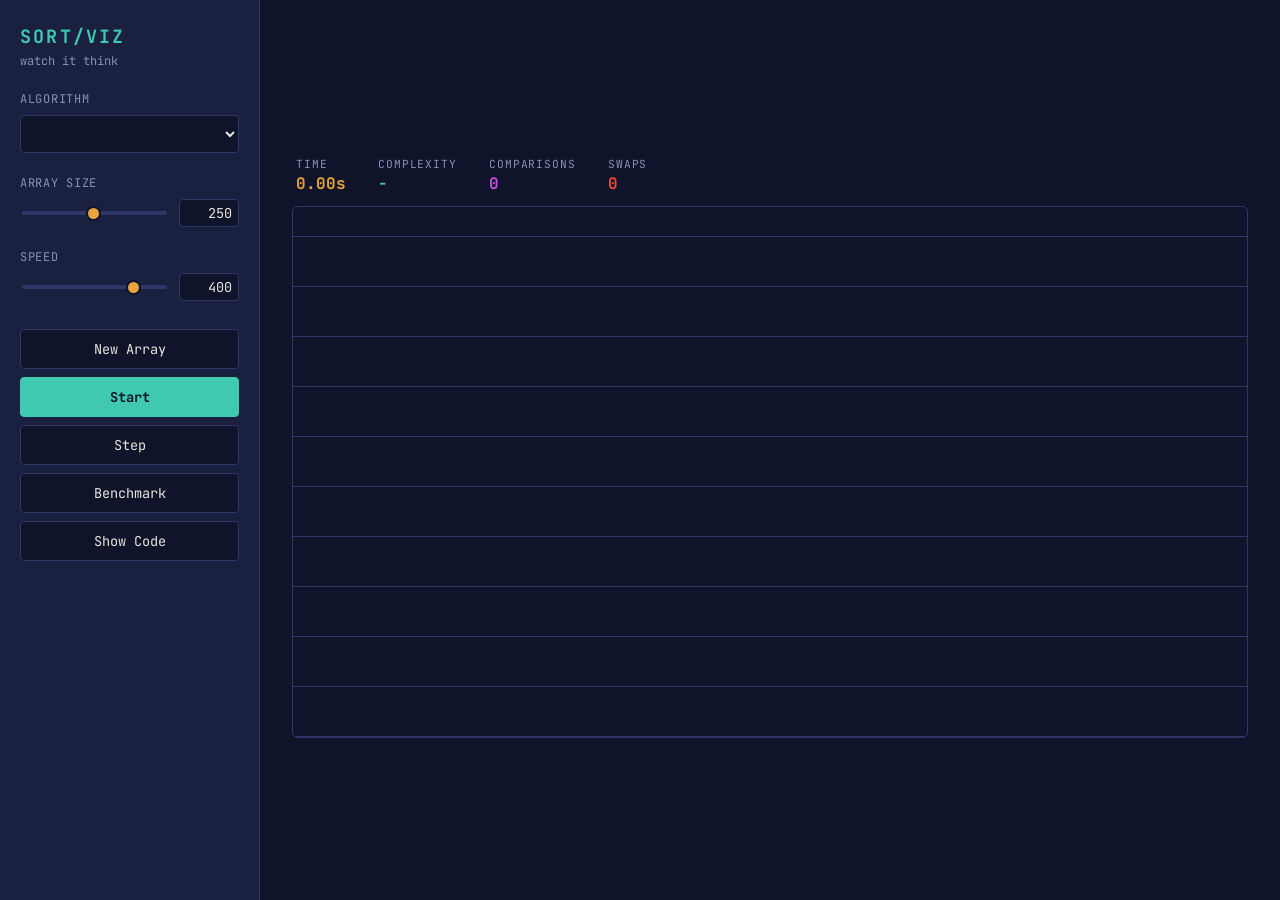
==== index.html @ 4fadae0c "v1.0.0" ====
<!DOCTYPE html>
<html lang="en">
    <head>
        <meta charset="UTF-8" />
        <meta name="viewport" content="width=device-width, initial-scale=1.0" />
        <title>Sorting Visualizer</title>
        <link rel="stylesheet" href="src/css/style.css" />
    </head>
    <body>
        <div id="app">
            <aside id="controls">
                <div class="panel-header">
                    <h1>SORT/VIZ</h1>
                    <p class="tagline">watch it think</p>
                </div>

                <div class="control-group">
                    <label for="algorithm-select">Algorithm</label>
                    <select id="algorithm-select"></select>
                </div>

                <div class="control-group">
                    <label for="size-slider">Array size</label>
                    <div class="range-row">
                        <input type="range" id="size-slider" min="5" max="500" value="250" />
                        <input type="number" id="size-number" min="5" max="500" value="250" />
                    </div>
                </div>

                <div class="control-group">
                    <label for="speed-slider">Speed</label>
                    <div class="range-row">
                        <input type="range" id="speed-slider" min="1" max="500" value="400" />
                        <input type="number" id="speed-number" min="1" max="500" value="400" />
                    </div>
                </div>

                <div class="button-row">
                    <button id="new-array-btn">New Array</button>
                    <button id="play-pause-btn" class="primary">Start</button>
                    <button id="step-btn">Step</button>
                    <button id="benchmark-btn">Benchmark</button>
                    <button id="code-btn">Show Code</button>
                </div>
            </aside>

            <main>
                <div id="stats-bar">
                    <div class="stat">
                        <span class="stat-label">Time</span>
                        <span id="timer-value" class="stat-value stat-value-timer">0.00s</span>
                    </div>
                    <div class="stat">
                        <span class="stat-label">Complexity</span>
                        <span id="complexity-value" class="stat-value stat-value-complexity">-</span>
                    </div>
                    <div class="stat">
                        <span class="stat-label">Comparisons</span>
                        <span id="comparisons-value" class="stat-value stat-value-comparisons">0</span>
                    </div>
                    <div class="stat">
                        <span class="stat-label">Swaps</span>
                        <span id="swaps-value" class="stat-value stat-value-swaps">0</span>
                    </div>
                </div>
                <div id="canvas-wrapper">
                    <canvas id="canvas" width="900" height="500"></canvas>
                    <pre id="code-panel" class="hidden"><code id="code-content"></code></pre>
                </div>
            </main>
        </div>

        <script type="module" src="src/js/main.js"></script>
    </body>
</html>
---- src/css/style.css ----
@import url('https://fonts.googleapis.com/css2?family=JetBrains+Mono:wght@400;500;700&display=swap');

:root {
    --bg: #10142a;
    --panel: #1a2040;
    --panel-border: #2e3768;
    --text: #e7e6dc;
    --text-dim: #8890b5;

    /* colours match the bar colors in renderer.js - control panel should read */
    --amber: #e8a33d;
    --teal: #3ec9b0;
    --red: #e8483d;
    --purple: #c34fe0;
}

* {
    box-sizing: border-box;
}

body {
    margin: 0;
    min-height: 100vh;
    background: var(--bg);
    color: var(--text);
    font-family: 'JetBrains Mono', Consolas, Menlo, monospace;
}

#app {
    display: flex;
    min-height: 100vh;
}

/* ---------- sidebar ---------- */

#controls {
    width: 260px;
    flex-shrink: 0;
    background: var(--panel);
    border-right: 1px solid var(--panel-border);
    padding: 24px 20px;
    display: flex;
    flex-direction: column;
    gap: 22px;
}

.panel-header h1 {
    margin: 0;
    font-size: 1.15rem;
    letter-spacing: 0.12em;
    color: var(--teal);
}

.panel-header .tagline {
    margin: 4px 0 0;
    font-size: 0.75rem;
    color: var(--text-dim);
}

.control-group {
    display: flex;
    flex-direction: column;
    gap: 8px;
}

.control-group label {
    font-size: 0.75rem;
    text-transform: uppercase;
    letter-spacing: 0.06em;
    color: var(--text-dim);
}

.control-group label span {
    color: var(--amber);
}

/* ---------- select ---------- */

select {
    background: var(--bg);
    color: var(--text);
    border: 1px solid var(--panel-border);
    border-radius: 4px;
    padding: 8px 10px;
    font: inherit;
    font-size: 0.85rem;
}

select:focus-visible {
    outline: 2px solid var(--teal);
    outline-offset: 1px;
}

/* ---------- range sliders ---------- */

input[type='range'] {
    -webkit-appearance: none;
    appearance: none;
    width: 100%;
    height: 4px;
    background: var(--panel-border);
    border-radius: 2px;
}

input[type='range']::-webkit-slider-thumb {
    -webkit-appearance: none;
    appearance: none;
    width: 15px;
    height: 15px;
    border-radius: 50%;
    background: var(--amber);
    cursor: pointer;
    border: 2px solid var(--bg);
}

input[type='range']::-moz-range-thumb {
    width: 15px;
    height: 15px;
    border-radius: 50%;
    background: var(--amber);
    cursor: pointer;
    border: 2px solid var(--bg);
}

input[type='range']:focus-visible {
    outline: 2px solid var(--teal);
    outline-offset: 3px;
}

/* ---------- buttons ---------- */

.button-row {
    display: flex;
    flex-direction: column;
    gap: 8px;
    margin-top: 6px;
}

button {
    font: inherit;
    font-size: 0.85rem;
    padding: 10px 14px;
    border-radius: 4px;
    border: 1px solid var(--panel-border);
    background: var(--bg);
    color: var(--text);
    cursor: pointer;
    transition: border-color 0.15s ease, color 0.15s ease;
}

button:hover {
    border-color: var(--teal);
    color: var(--teal);
}

button:focus-visible {
    outline: 2px solid var(--teal);
    outline-offset: 2px;
}

button.primary {
    background: var(--teal);
    border-color: var(--teal);
    color: var(--bg);
    font-weight: 700;
}

button.primary:hover {
    background: transparent;
    color: var(--teal);
}

/* ---------- canvas ---------- */

main {
    flex: 1;
    display: flex;
    align-items: center;
    justify-content: center;
    padding: 32px;
}

canvas {
    width: 100%;
    max-width: 1100px;
    height: auto;
    background-color: var(--bg);
    background-image: repeating-linear-gradient(
        to top,
        var(--panel-border) 0,
        var(--panel-border) 1px,
        transparent 1px,
        transparent 50px
    );
    border: 1px solid var(--panel-border);
    border-radius: 6px;
}

/* ---------- reduced motion ---------- */

@media (prefers-reduced-motion: reduce) {
    * {
        transition: none !important;
    }
}

/* ---------- range + number pairing ---------- */

.range-row {
    display: flex;
    align-items: center;
    gap: 10px;
}

.range-row input[type='range'] {
    flex: 1;
}

.range-row input[type='number'] {
    width: 60px;
    flex-shrink: 0;
    font: inherit;
    font-size: 0.85rem;
    background: var(--bg);
    color: var(--text);
    border: 1px solid var(--panel-border);
    border-radius: 4px;
    padding: 4px 6px;
    text-align: right;
}

.range-row input[type='number']:focus-visible {
    outline: 2px solid var(--teal);
    outline-offset: 1px;
}

/* removes the default up/down spinner arrows so it matches the flat theme */
.range-row input[type='number']::-webkit-inner-spin-button,
.range-row input[type='number']::-webkit-outer-spin-button {
    -webkit-appearance: none;
    margin: 0;
}
/* .range-row input[type='number'] {
    -moz-appearance: textfield;
} */

/* ---------------- stats bar ------------------- */
main {
    flex-direction: column;
    gap: 12px;
}

#stats-bar {
    display: flex;
    gap: 32px;
    width: 100%;
    max-width: 1100px;
    padding: 0 4px;
}

.stat {
    display: flex;
    flex-direction: column;
    gap: 2px;
}

.stat-label {
    font-size: 0.7rem;
    text-transform: uppercase;
    letter-spacing: 0.08em;
    color: var(--text-dim);
}

.stat-value {
    font-size: 1rem;
    font-weight: 700;
}

.stat-value-timer {
    color: var(--amber);
}

.stat-value-complexity {
    color: var(--teal);
}

.stat-value-comparisons {
  color: var(--purple);
}

.stat-value-swaps {
  color: var(--red);
}

canvas.no-grid {
    background-image: none;
}

/* ---------- Canvas wrapper + code panel ---------- */

#canvas-wrapper {
    position: relative;
    width: 100%;
    max-width: 1100px;
}

#canvas-wrapper canvas {
    max-width: none; /* sizing now comes from the wrapper instead */
}

#code-panel {
    position: absolute;
    inset: 0;
    margin: 0;
    overflow: auto;
    background: var(--bg);
    border: 1px solid var(--panel-border);
    border-radius: 6px;
    padding: 18px 22px;
    font-family: 'JetBrains Mono', Consolas, Menlo, monospace;
    font-size: 0.8rem;
    line-height: 1.6;
    white-space: pre;
}

#code-panel.hidden {
    display: none;
}

.tok-comment {
    color: var(--text-dim);
}

.tok-string {
    color: var(--amber);
}

.tok-keyword {
    color: var(--purple);
    font-weight: 700;
}
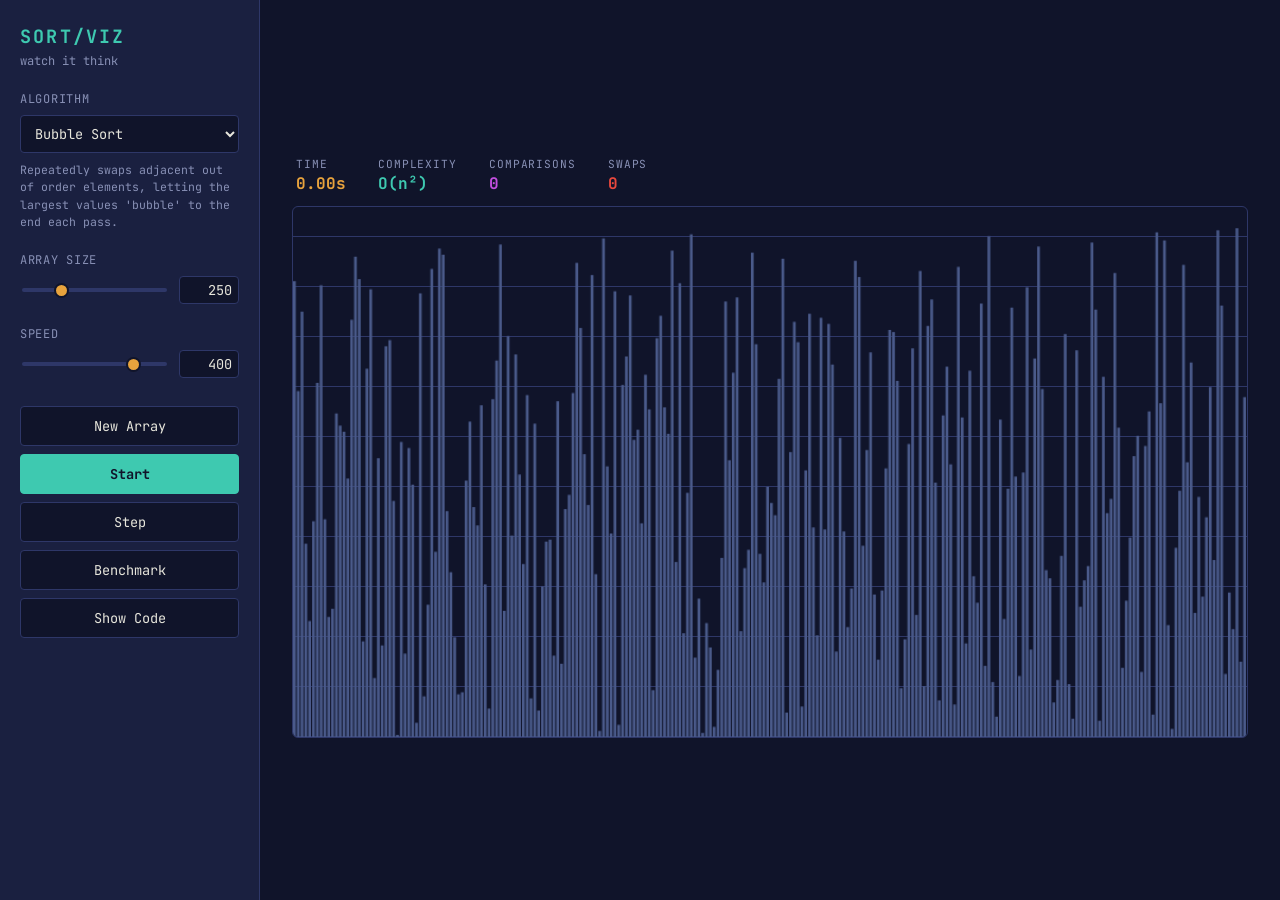
==== commit 92338de8: "v1.1.0 - sorting metadata is now contained within each *Sort.js file and exposed through registry.js" ====
--- a/index.html
+++ b/index.html
@@ -17,12 +17,13 @@
                 <div class="control-group">
                     <label for="algorithm-select">Algorithm</label>
                     <select id="algorithm-select"></select>
+                    <p id="algorithm-description" class="algorithm-description"></p>
                 </div>
 
                 <div class="control-group">
                     <label for="size-slider">Array size</label>
                     <div class="range-row">
-                        <input type="range" id="size-slider" min="5" max="500" value="250" />
+                        <input type="range" id="size-slider" min="5" max="1000" value="250" />
                         <input type="number" id="size-number" min="5" max="500" value="250" />
                     </div>
                 </div>
--- a/src/css/style.css
+++ b/src/css/style.css
@@ -339,3 +339,17 @@
     color: var(--purple);
     font-weight: 700;
 }
+
+.algorithm-description {
+    margin: 0;
+    font-size: 0.72rem;
+    line-height: 1.5;
+    color: var(--text-dim);
+}
+
+.shortcuts-hint {
+    margin: 0;
+    font-size: 0.68rem;
+    color: var(--text-dim);
+    text-align: center;
+}
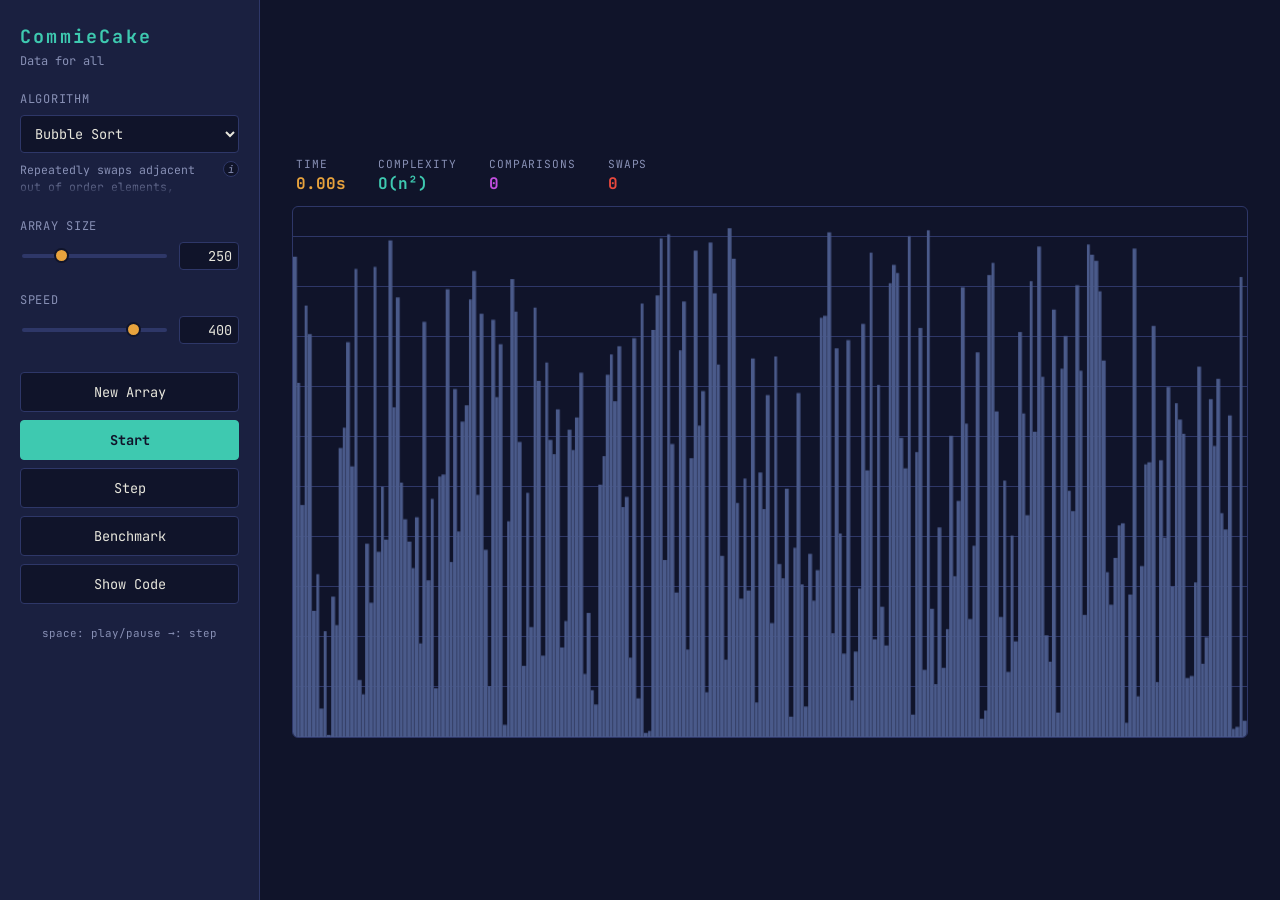
==== commit 30340c3b: "v1.1.3 - improve description functionality" ====
--- a/index.html
+++ b/index.html
@@ -3,28 +3,38 @@
     <head>
         <meta charset="UTF-8" />
         <meta name="viewport" content="width=device-width, initial-scale=1.0" />
-        <title>Sorting Visualizer</title>
+        <title>CommieCake | Sorting Visualiser</title>
         <link rel="stylesheet" href="src/css/style.css" />
+        <link rel="stylesheet" href="src/css/important.css" />
     </head>
     <body>
         <div id="app">
             <aside id="controls">
                 <div class="panel-header">
-                    <h1>SORT/VIZ</h1>
-                    <p class="tagline">watch it think</p>
+                    <h1>CommieCake</h1>
+                    <p class="tagline">Data for all</p>
                 </div>
 
                 <div class="control-group">
                     <label for="algorithm-select">Algorithm</label>
                     <select id="algorithm-select"></select>
-                    <p id="algorithm-description" class="algorithm-description"></p>
+                    <div class="description-row">
+                        <p id="algorithm-description" class="algorithm-description"></p>
+                        <button 
+                            id="info-btn" class="info-btn" type="button"
+                            aria-label="Show Full Description"
+                            aria-expanded="false"
+                            aria-controls="description-popup"
+                        >i</button>
+                        <div id="description-popup" class="description-popup" role="tooltip"></div>
+                    </div>
                 </div>
 
                 <div class="control-group">
                     <label for="size-slider">Array size</label>
                     <div class="range-row">
                         <input type="range" id="size-slider" min="5" max="1000" value="250" />
-                        <input type="number" id="size-number" min="5" max="500" value="250" />
+                        <input type="number" id="size-number" min="5" max="1000" value="250" />
                     </div>
                 </div>
 
@@ -43,6 +53,8 @@
                     <button id="benchmark-btn">Benchmark</button>
                     <button id="code-btn">Show Code</button>
                 </div>
+
+                <p class="shortcuts-hint">space: play/pause ➞: step</p>
             </aside>
 
             <main>
--- a/src/css/style.css
+++ b/src/css/style.css
@@ -340,11 +340,83 @@
     font-weight: 700;
 }
 
+.description-row {
+    position: relative;
+}
+
 .algorithm-description {
     margin: 0;
+    padding-right: 20px;
     font-size: 0.72rem;
     line-height: 1.5;
-    color: var(--text-dim);
+    max-height: 3em;
+    overflow: hidden;
+    position: relative;
+    color: var(--text-dim);
+}
+
+.algorithm-description::after {
+    content: '';
+    position: absolute;
+    bottom: 0;
+    left: 0;
+    right: 20px;
+    height: 1.4em;
+    background: linear-gradient(to bottom, transparent, var(--panel));
+}
+
+.info-btn {
+    position: absolute;
+    top: 0;
+    right: 0;
+    width: 16px;
+    height: 16px;
+    border-radius: 50%;
+    border: 1px solid var(--panel-border);
+    background: var(--bg);
+    color: var(--text-dim);
+    font-family: 'JetBrains Mono', monospace;
+    font-size: 0.65rem;
+    font-style: italic;
+    line-height: 1;
+    padding: 0;
+    display: flex;
+    align-items: center;
+    justify-content: center;
+    cursor: pointer;
+}
+
+.info-btn:hover,
+.info-btn:focus-visible {
+    color: var(--teal);
+    border-color: var(--teal);
+    outline: none;
+}
+
+.description-popup {
+    position: absolute;
+    top: calc(100% + 6px);
+    left: 0;
+    width: 100%;
+    z-index: 20;
+    background: var(--bg);
+    border: 1px solid var(--panel-border);
+    border-radius: 6px;
+    padding: 10px 12px;
+    font-size: 0.72rem;
+    line-height: 1.5;
+    color: var(--text);
+    opacity: 0;
+    pointer-events: none;
+    transform: translateY(-4px);
+    transition: opacity 0.12s ease, transform 0.12s ease;
+}
+
+.description-row:hover .description-popup,
+.description-popup.open {
+    opacity: 1;
+    pointer-events: auto;
+    transform: translateY(0);
 }
 
 .shortcuts-hint {
--- a/src/css/important.css
+++ b/src/css/important.css
@@ -0,0 +1,49 @@
+
+/* 
+
+    ____        __           ____              ___    ____
+   / __ \____ _/ /_____ _   / __/___  _____   /   |  / / /   
+  / / / / __ `/ __/ __ `/  / /_/ __ \/ ___/  / /| | / / /     
+ / /_/ / /_/ / /_/ /_/ /  / __/ /_/ / /     / ___ |/ / /     
+/_____/\__,_/\__/\__,_/  /_/  \____/_/     /_/  |_/_/_/     
+                                                          
+
+⣿⣿⣿⣿⣿⣿⣿⣿⣿⣿⣿⣿⣿⣿⣿⣿⣿⣿⣿⣿⣿⣿⣿⣿⠿⠿⠿⠿⠟⠋⠉⠉⠉⠉⠀⠀⠉⠉⠉⠛⠿⣿⣿⣿⣿⣿⣿⣿⣿⣿⣿⣿⣿⣿⣿⣿⣿⣿⣿⣿⣿⣿⣿⣿⣿
+⣿⣿⣿⣿⣿⣿⣿⣿⣿⣿⣿⣿⣿⣿⣿⣿⣿⣿⣿⣿⠟⠛⠉⠀⠀⠀⠀⠀⠀⠀⠀⠀⠀⠀⠀⠀⠀⠀⠀⠀⠀⠀⠉⠛⠻⠿⢿⣿⣿⣿⣿⣿⣿⣿⣿⣿⣿⣿⣿⣿⣿⣿⣿⣿⣿
+⣿⣿⣿⣿⣿⣿⣿⣿⣿⣿⣿⣿⣿⣿⣿⣿⡿⠛⠁⠀⠀⠀⠀⠀⠀⠀⠀⠀⠀⠀⠀⠀⠀⠀⠀⠀⠀⠀⠀⠀⠀⣀⠀⠀⠀⠀⠀⠙⢿⣿⣿⣿⣿⣿⣿⣿⣿⣿⣿⣿⣿⣿⣿⣿⣿
+⣿⣿⣿⣿⣿⣿⣿⣿⣿⣿⣿⣿⣿⣿⣿⡟⠀⠀⠀⠀⣠⣦⠀⠀⣷⠀⠀⠀⣠⣠⠀⠀⠀⠀⠀⠐⠸⠀⠀⠀⢰⠿⠖⢀⡀⠀⠀⠀⠀⠙⢿⣿⣿⣿⣿⣿⣿⣿⣿⣿⣿⣿⣿⣿⣿
+⣿⣿⣿⣿⣿⣿⣿⣿⣿⣿⣿⣿⣿⣿⡿⠁⠀⣴⠔⡾⠻⠀⠆⠀⠀⠀⠀⠀⠀⠀⠀⠀⠀⠀⠀⠀⠀⠀⠀⠀⠀⠀⠀⠉⠻⠧⠀⠀⠀⠀⠈⢿⣿⣿⣿⣿⣿⣿⣿⣿⣿⣿⣿⣿⣿
+⣿⣿⣿⣿⣿⣿⣿⣿⣿⣿⣿⣿⣿⣿⡇⠀⠀⠉⠀⠀⠀⢀⣀⣀⡀⠀⠀⡀⠀⠀⠀⠀⠀⠀⠀⠀⠀⠀⠀⠀⠀⠀⠀⠀⠀⠀⢻⣧⡀⠀⠀⠀⢿⣿⣿⣿⣿⣿⣿⣿⣿⣿⣿⣿⣿
+⣿⣿⣿⣿⣿⣿⣿⣿⣿⣿⣿⣿⣿⣿⠃⠀⠀⠀⠀⣴⣶⣿⣿⣿⣿⣿⣿⣷⣶⣶⣤⣤⣤⣤⣦⣄⣤⣶⣶⣶⣶⣦⣤⡀⠀⠀⠸⠿⠟⠀⠀⠀⠀⣿⣿⣿⣿⣿⣿⣿⣿⣿⣿⣿⣿
+⣿⣿⣿⣿⣿⣿⣿⣿⣿⣿⣿⣿⣿⡏⠀⠀⠀⠀⣼⣿⣿⣿⣿⣿⣿⣿⣿⣿⣿⣿⣿⣿⣿⣿⣿⣿⣿⣿⣿⣿⣿⣿⣿⣿⣶⡀⠀⠀⠀⠀⠀⠀⠀⢹⣿⣿⣿⣿⣿⣿⣿⣿⣿⣿⣿
+⣿⣿⣿⣿⣿⣿⣿⣿⣿⣿⣿⣿⣿⡇⠀⠀⠀⣸⣿⣿⣿⣿⣿⣿⣿⣿⣿⣿⣿⣿⣿⣿⣿⣿⣿⣿⣿⣿⣿⣿⣿⣿⣿⣿⣿⡇⠐⣶⡀⠀⠀⠀⠀⠈⣿⣿⣿⣿⣿⣿⣿⣿⣿⣿⣿
+⣿⣿⣿⣿⣿⣿⣿⣿⣿⣿⣿⣿⣿⣷⠀⠀⠀⣿⣿⣿⣿⣿⣿⣿⣿⣿⣿⣿⣿⣿⣿⣿⣿⣿⣿⣿⣿⣿⣿⣿⣿⣿⣿⣿⣿⣷⡀⠙⢿⣆⡀⠀⠀⠀⣿⣿⣿⣿⣿⣿⣿⣿⣿⣿⣿
+⣿⣿⣿⣿⣿⣿⣿⣿⣿⣿⣿⣿⣿⡇⠀⠀⢠⣿⣿⣿⣿⣿⣿⣿⣿⣿⣿⣿⣿⣿⣿⣿⣿⣿⣿⣿⣿⠿⠿⣿⣿⣿⣿⣿⣿⣿⣿⣷⡄⢻⡗⠀⠀⠀⣿⣿⣿⣿⣿⣿⣿⣿⣿⣿⣿
+⣿⣿⣿⣿⣿⣿⣿⣿⣿⣿⣿⣿⣿⡇⠀⠀⡼⠟⠉⠀⠀⠉⠛⠛⠻⠿⣿⣿⣿⣿⣿⠿⠛⠋⠀⠀⠀⠀⠀⠀⠀⠘⣿⣿⣿⣿⣿⣿⡛⠂⠬⣄⠀⠀⣿⣿⣿⣿⣿⣿⣿⣿⣿⣿⣿
+⣿⣿⣿⣿⣿⣿⣿⣿⣿⣿⣿⣿⣿⣿⠀⢸⠀⢀⣾⡿⠿⠷⠶⠄⠀⢀⣾⣿⣿⣿⡇⠀⠀⣠⢖⣀⠉⠛⠶⢦⣀⠀⢻⣿⣿⣿⣿⣿⡇⠀⠀⢼⠀⣼⣿⣿⣿⣿⣿⣿⣿⣿⣿⣿⣿
+⣿⣿⣿⣿⣿⣿⣿⣿⣿⣿⣿⣿⣿⣿⡆⢸⣶⣿⠋⠉⠀⠀⣄⠀⠀⠀⢹⣿⣿⣿⣧⠀⠀⠁⠈⠀⠀⠀⠀⠀⠉⠲⣾⣿⣿⣿⣿⣿⡇⠀⠀⠀⠀⣿⣿⣿⣿⣿⣿⣿⣿⣿⣿⣿⣿
+⣿⣿⣿⣿⣿⣿⣿⣿⣿⣿⣿⣿⣿⣿⠇⢸⣿⣿⣰⣶⣶⣾⡟⠁⠀⣠⣿⣿⣿⣿⣿⣧⡀⠀⠀⠳⣒⡓⠘⢿⣶⣤⣼⣿⣿⣿⣿⣿⣷⠀⠀⠀⠀⠻⣿⣿⣿⣿⣿⣿⣿⣿⣿⣿⣿
+⣿⣿⣿⣿⣿⣿⣿⣿⣿⣿⣿⣿⣿⠁⠀⣼⣿⣿⣿⣯⣭⡥⢒⣠⣾⣿⣿⣿⣿⣿⣿⣿⣿⣦⣤⣄⣀⣉⣁⠠⢶⣿⣿⣿⣿⣿⣿⣿⣿⣇⣠⠜⡈⠁⢸⣿⣿⣿⣿⣿⣿⣿⣿⣿⣿
+⣿⣿⣿⣿⣿⣿⣿⣿⣿⣿⣿⣿⣿⠀⠀⢿⣿⣿⣿⣿⣿⣶⣿⣿⡿⢹⣿⣿⣿⣿⣿⣿⣿⠃⠙⣿⣿⣿⣿⣿⣶⣿⣿⣿⣿⣿⣿⣿⣿⣿⠟⢶⣿⠀⣸⣿⣿⣿⣿⣿⣿⣿⣿⣿⣿
+⣿⣿⣿⣿⣿⣿⣿⣿⣿⣿⣿⣿⡏⠀⠀⢸⣿⣿⣿⣿⣿⣿⣿⠋⢠⡿⣿⡿⠿⣿⣿⣿⣿⡄⠀⠈⢿⣿⣿⣿⣿⣿⣿⣿⣿⣿⣿⣿⣿⣿⡇⠀⢹⡄⢹⣿⣿⣿⣿⣿⣿⣿⣿⣿⣿
+⣿⣿⣿⣿⣿⣿⣿⣿⣿⣿⣿⣿⡇⠀⠀⢸⣿⣿⣿⣿⣿⡿⠃⣠⣉⣀⣹⠃⠀⢠⣏⣁⡈⢁⣀⠀⠀⠙⣿⣿⣿⣿⣿⣿⣿⣿⣿⣿⣿⣿⠃⠀⢸⠁⣿⣿⣿⣿⣿⣿⣿⣿⣿⣿⣿
+⣿⣿⣿⣿⣿⣿⣿⣿⣿⣿⣿⣿⣷⠀⡀⢸⣿⣿⣿⣿⡿⢁⣶⣿⠿⠿⠿⠒⠀⡀⠀⣈⠉⠈⠙⠣⠀⣀⠈⢻⣿⣿⣿⣿⣿⣿⣿⣿⣿⣇⣠⣶⠃⣼⣿⣿⣿⣿⣿⣿⣿⣿⣿⣿⣿
+⣿⣿⣿⣿⣿⣿⣿⣿⣿⣿⣿⣿⣿⠀⠀⢸⣿⣿⣿⣏⣸⠟⠉⠀⠀⠀⠀⠀⠀⠀⠀⠈⠀⠀⡀⠀⠀⠛⣦⣼⣿⣿⣿⣿⣿⣿⣿⣿⣿⣿⣿⠃⣾⣿⣿⣿⣿⣿⣿⣿⣿⣿⣿⣿⣿
+⣿⣿⣿⣿⣿⣿⣿⣿⣿⣿⣿⣿⣿⣧⡀⠸⣿⣿⣿⡿⠁⠀⠀⠀⠀⠀⠀⠀⠀⠀⠀⠀⠀⠁⠠⠀⠀⠀⠈⠻⣿⣿⣿⣿⣿⣿⣿⣿⡇⠈⣡⣾⣿⣿⣿⣿⣿⣿⣿⣿⣿⣿⣿⣿⣿
+⣿⣿⣿⣿⣿⣿⣿⣿⣿⣿⣿⣿⣿⣿⣿⡆⢿⡙⠛⠁⠀⠀⠀⠀⠀⣀⣤⣤⣤⣤⣀⡀⠀⠀⠀⠀⠀⠀⠀⠀⠈⠙⢉⣿⣿⣿⣿⣿⡇⢸⣿⣿⣿⣿⣿⣿⣿⣿⣿⣿⣿⣿⣿⣿⣿
+⣿⣿⣿⣿⣿⣿⣿⣿⣿⣿⣿⣿⣿⣿⣿⣧⠸⣿⣦⣤⣄⠀⣠⣴⣿⣿⡿⠟⠁⠀⠀⠀⠀⣤⣤⣤⣤⣤⣤⣤⣶⣿⣿⣿⣿⣿⣿⣿⠀⣿⣿⣿⣿⣿⣿⣿⣿⣿⣿⣿⣿⣿⣿⣿⣿
+⣿⣿⣿⣿⣿⣿⣿⣿⣿⣿⣿⣿⣿⣿⣿⣿⡄⠻⣿⣿⣿⣾⣿⣿⣿⣿⣧⣀⣀⣀⣀⣀⣀⣬⣿⣿⣿⣿⣿⣿⣿⣿⣿⣿⣿⣿⣿⠃⣼⣿⣿⣿⣿⣿⣿⣿⣿⣿⣿⣿⣿⣿⣿⣿⣿
+⣿⣿⣿⣿⣿⣿⣿⣿⣿⣿⣿⣿⣿⣿⣿⣿⣿⠀⠹⣿⣿⣿⣿⣿⣿⣿⣿⣿⣿⣿⣿⣿⣿⣿⣿⣿⣿⣿⣿⣿⣿⣿⣿⣿⣿⣿⡿⢰⣿⣿⣿⣿⣿⣿⣿⣿⣿⣿⣿⣿⣿⣿⣿⣿⣿
+⣿⣿⣿⣿⣿⣿⣿⣿⣿⣿⣿⣿⣿⣿⣿⣿⡿⠀⠀⢌⠻⡿⣿⣿⣿⣿⣿⣿⡿⠛⠛⠿⠿⣿⣿⣿⣿⣿⣿⣿⣿⣿⣿⣿⣿⣿⡇⠻⣿⣿⣿⣿⣿⣿⣿⣿⣿⣿⣿⣿⣿⣿⣿⣿⣿
+⣿⣿⣿⣿⣿⣿⣿⣿⣿⣿⣿⣿⣿⣿⣿⠟⠀⠀⠀⠀⠐⠄⡀⠈⠙⠛⠛⠉⠀⠀⠀⠀⠀⠀⠙⣿⡿⠿⠟⣋⣻⣿⣿⣿⣿⣿⠁⠀⠘⣿⣿⣿⣿⣿⣿⣿⣿⣿⣿⣿⣿⣿⣿⣿⣿
+⣿⣿⣿⣿⣿⣿⣿⣿⣿⣿⣿⣿⣿⣿⠏⠀⠀⠀⠀⠀⠀⠀⢌⠐⢄⣤⣤⣀⣀⣀⠀⠀⠀⠀⠀⣀⣴⣶⣿⣿⣿⣿⣿⣿⣿⠏⠀⠀⠀⠘⢿⣿⣿⣿⣿⣿⣿⣿⣿⣿⣿⣿⣿⣿⣿
+⣿⣿⣿⣿⣿⣿⣿⣿⣿⣿⣿⣿⠟⠁⠀⠀⠀⠀⠀⠀⠀⠀⠀⠙⢆⠙⣿⣿⣿⣿⣷⠀⠀⠀⠸⣿⣿⣿⣿⣿⣿⣿⣿⡿⠋⠀⠀⠀⠀⠀⠀⠈⠛⠿⣿⣿⣿⣿⣿⣿⣿⣿⣿⣿⣿
+⣿⣿⣿⣿⣿⣿⠿⠿⠛⠋⢁⡄⠀⠀⠀⠀⠀⠀⠀⠀⠀⠀⠀⠀⠀⠑⢌⠛⢿⣿⣿⡄⠀⠀⠀⢹⣿⣿⣿⣿⣿⡿⠛⠀⠀⠀⠀⠀⠀⠀⠀⠀⠀⠀⠀⠀⠉⠛⠛⠿⢿⣿⣿⣿⣿
+⣿⡿⠟⠋⠉⠀⠀⠀⢀⡠⠌⠀⠀⠀⠀⠀⠀⠀⠀⠀⠀⡀⠀⠀⠀⠀⠀⠙⠲⣍⡛⢿⣷⣦⡀⠸⣿⣿⣿⠿⢋⠀⠀⠀⠀⠀⠀⠀⠀⠀⠀⠀⠀⠀⠈⢁⠀⠀⠀⠀⠀⠈⠙⠿⣿
+⡀⠀⠀⠀⢀⡠⠄⠚⠉⠀⠀⠀⠀⠀⠀⠀⠀⠀⠀⢠⠊⠳⣄⠀⠀⠀⠀⠀⠀⠀⠙⢦⣌⠛⠃⠘⠿⢛⡥⠊⠁⠀⠀⠀⠀⠀⡰⢤⣀⠀⠀⠀⠀⠀⠀⠈⠉⠀⠂⠀⠀⠀⠀⠀⣸
+⣿⣦⣤⣄⠁⠀⠀⠀⠀⠀⠀⠀⠀⠀⠀⠀⠀⠀⡰⠁⢀⡀⠈⢂⠀⠀⠀⠀⠀⠀⠀⠀⠈⡍⠛⠂⠚⠁⠀⠀⠀⠀⠀⠀⠀⢠⡇⢀⣌⠳⣤⡀⠀⠀⠀⠀⠀⠀⠀⠀⠀⠀⢀⣴⣿
+⣿⣿⣿⣿⣦⡀⠀⠀⠀⠀⠀⠀⠀⠀⠀⠀⠀⠀⡀⢾⡿⠃⣿⠀⢠⡀⠀⠀⠀⠀⠀⠀⠀⢿⣷⠀⠀⠀⠀⠀⠀⠀⠀⠀⠀⢸⠀⢿⡿⢦⡄⢻⠀⠀⠀⠀⠀⠀⠀⠀⣀⣴⣿⣿⣿
+⣿⣿⣿⣿⣿⣿⣷⣶⣤⣄⣀⡀⠀⠀⠀⠀⠀⠀⠑⡌⠁⠘⠁⠀⠀⠱⡀⠀⠀⠀⠀⠀⢀⣾⠃⠀⠀⠀⠀⠀⠀⠀⠀⠀⠀⣾⠀⠀⠁⠈⠀⣸⠀⠀⠀⠀⢀⣤⣶⣿⣿⣿⣿⣿⣿
+⣿⣿⣿⣿⣿⣿⣿⣿⣿⣿⣿⣿⣿⣷⣤⡀⠀⠀⠀⠈⠀⠀⠀⠀⠀⠀⠙⢄⠀⠀⠀⣠⡿⠃⠀⠀⠀⠀⠀⠀⠀⠀⠀⠀⢸⡇⠀⠀⠀⠀⠀⣿⠀⠀⢠⣼⣿⣿⣿⣿⣿⣿⣿⣿⣿
+⣿⣿⣿⣿⣿⣿⣿⣿⣿⣿⣿⣿⣿⣿⣿⣿⣿⣶⣄⡀⠀⠀⠀⠀⠀⠀⠀⠀⠂⣠⣾⡿⠁⠀⠀⢻⡟⠀⠀⠀⠀⠀⠀⠀⣼⠃⠀⠀⠀⠀⢸⣿⠀⣴⣿⣿⣿⣿⣿⣿⣿⣿⣿⣿⣿
+*/
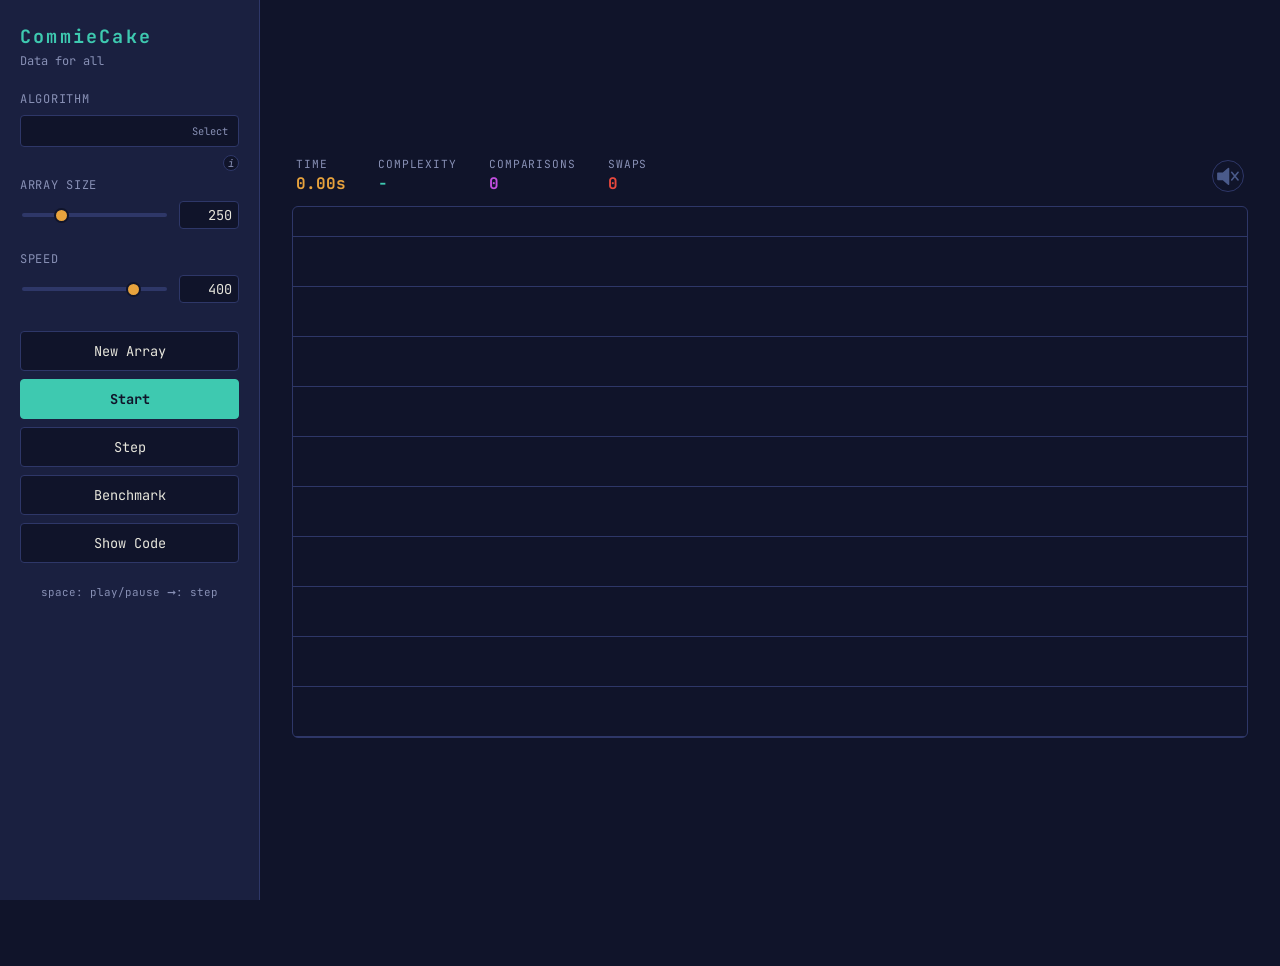
==== commit 8ea1a3fb: "v1.3.0 - added sound effects when sorting is playing" ====
--- a/index.html
+++ b/index.html
@@ -1,88 +1,10 @@
 <!DOCTYPE html>
 <html lang="en">
     <head>
-        <meta charset="UTF-8" />
-        <meta name="viewport" content="width=device-width, initial-scale=1.0" />
-        <title>CommieCake | Sorting Visualiser</title>
-        <link rel="stylesheet" href="src/css/style.css" />
-        <link rel="stylesheet" href="src/css/important.css" />
+        <!-- just redirect to public/index.html (for live server) -->
+        <meta http-equiv="refresh" content="0; url=public/index.html">
     </head>
     <body>
-        <div id="app">
-            <aside id="controls">
-                <div class="panel-header">
-                    <h1>CommieCake</h1>
-                    <p class="tagline">Data for all</p>
-                </div>
-
-                <div class="control-group">
-                    <label for="algorithm-select">Algorithm</label>
-                    <select id="algorithm-select"></select>
-                    <div class="description-row">
-                        <p id="algorithm-description" class="algorithm-description"></p>
-                        <button 
-                            id="info-btn" class="info-btn" type="button"
-                            aria-label="Show Full Description"
-                            aria-expanded="false"
-                            aria-controls="description-popup"
-                        >i</button>
-                        <div id="description-popup" class="description-popup" role="tooltip"></div>
-                    </div>
-                </div>
-
-                <div class="control-group">
-                    <label for="size-slider">Array size</label>
-                    <div class="range-row">
-                        <input type="range" id="size-slider" min="5" max="1000" value="250" />
-                        <input type="number" id="size-number" min="5" max="1000" value="250" />
-                    </div>
-                </div>
-
-                <div class="control-group">
-                    <label for="speed-slider">Speed</label>
-                    <div class="range-row">
-                        <input type="range" id="speed-slider" min="1" max="500" value="400" />
-                        <input type="number" id="speed-number" min="1" max="500" value="400" />
-                    </div>
-                </div>
-
-                <div class="button-row">
-                    <button id="new-array-btn">New Array</button>
-                    <button id="play-pause-btn" class="primary">Start</button>
-                    <button id="step-btn">Step</button>
-                    <button id="benchmark-btn">Benchmark</button>
-                    <button id="code-btn">Show Code</button>
-                </div>
-
-                <p class="shortcuts-hint">space: play/pause ➞: step</p>
-            </aside>
-
-            <main>
-                <div id="stats-bar">
-                    <div class="stat">
-                        <span class="stat-label">Time</span>
-                        <span id="timer-value" class="stat-value stat-value-timer">0.00s</span>
-                    </div>
-                    <div class="stat">
-                        <span class="stat-label">Complexity</span>
-                        <span id="complexity-value" class="stat-value stat-value-complexity">-</span>
-                    </div>
-                    <div class="stat">
-                        <span class="stat-label">Comparisons</span>
-                        <span id="comparisons-value" class="stat-value stat-value-comparisons">0</span>
-                    </div>
-                    <div class="stat">
-                        <span class="stat-label">Swaps</span>
-                        <span id="swaps-value" class="stat-value stat-value-swaps">0</span>
-                    </div>
-                </div>
-                <div id="canvas-wrapper">
-                    <canvas id="canvas" width="900" height="500"></canvas>
-                    <pre id="code-panel" class="hidden"><code id="code-content"></code></pre>
-                </div>
-            </main>
-        </div>
-
-        <script type="module" src="src/js/main.js"></script>
+        <p>Redirecting...</p>
     </body>
 </html>
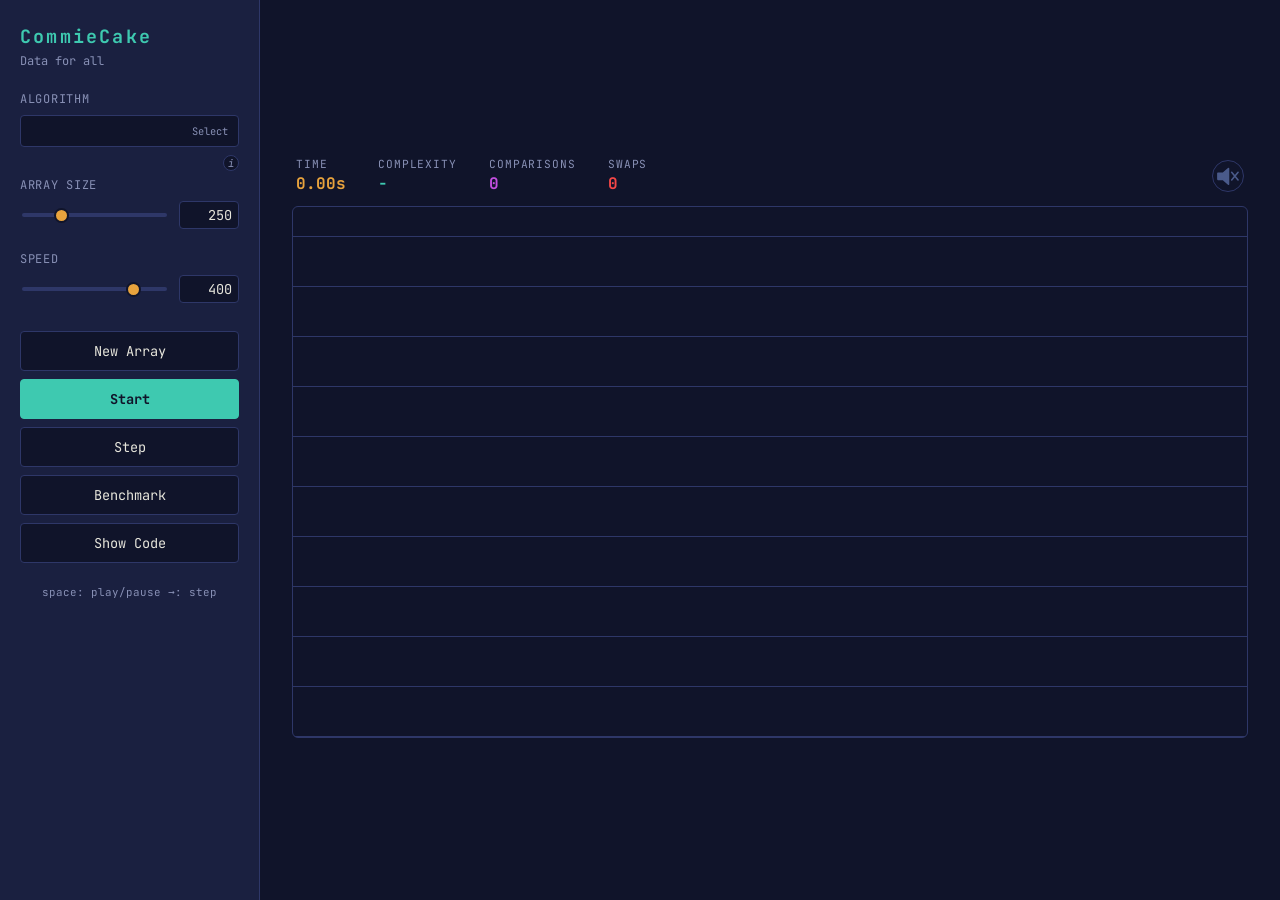
==== commit d81a59b8: "v1.3.5 - added multiple site config files" ====
--- a/index.html
+++ b/index.html
@@ -2,7 +2,7 @@
 <html lang="en">
     <head>
         <!-- just redirect to public/index.html (for live server) -->
-        <meta http-equiv="refresh" content="0; url=public/index.html">
+        <meta http-equiv="refresh" content="0; url=public/">
     </head>
     <body>
         <p>Redirecting...</p>
